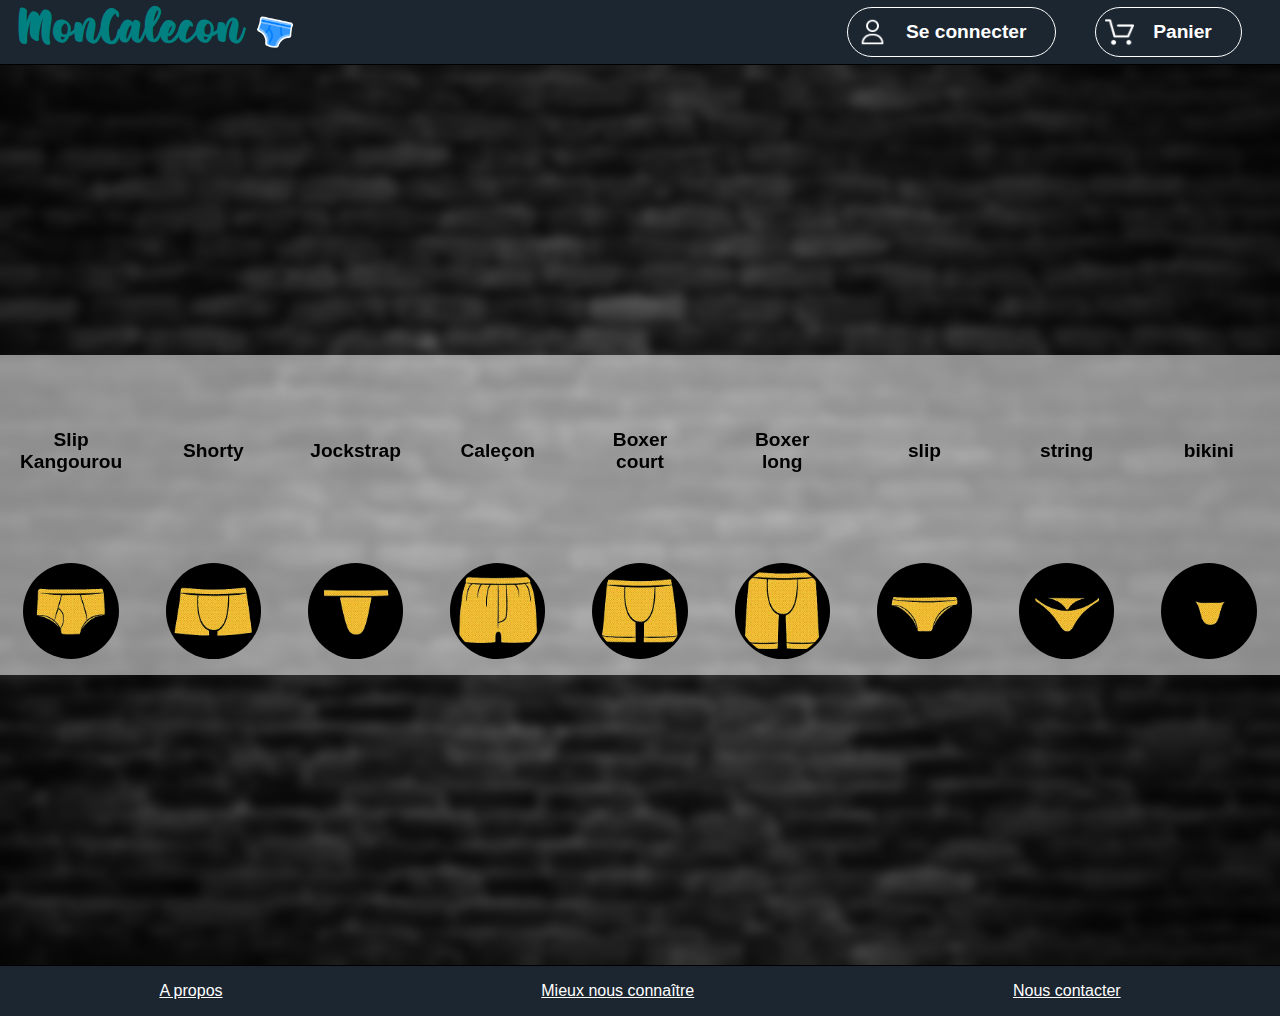
==== index.html @ bb78584a "maj responsive" ====
<!DOCTYPE html>
<html lang="fr">
    <head>
        <title>Mon Caleçon en ligne</title>
        <meta charset="UTF-8">
        <meta name="viewport" content="width=device-width, initial-scale=1.0">
        <link rel="stylesheet" href="principale/index.css">
        <link rel="icon" href="principale/media/logo.png">
    </head>
    <body>
        <header>
            <div>
                <h1>MonCaleçon</h1>
                <img src="principale/media/logo.png" alt="">
            </div>
            <nav>
                <a href="seConnecter/index.html">
                    <img src="principale/media/profilB.png" alt="">
                    <h1>Se connecter</h1>
                </a>
                <a href="panier/index.html">
                    <img src="principale/media/panierB.png" alt="">
                    <h1>Panier</h1>
                </a>
            </nav>
        </header>
        
        <main>
            <ul>
                <li>
                    <h2> <span> Slip <br> Kangourou </span> </h2>
                    <div><img src="principale/media/sousVetement/slipKangourou.png" alt=""></div>
                </li>
                <li>
                    <h2> <span> Shorty </span> </h2>
                    <div><img src="principale/media/sousVetement/shorty.png" alt=""></div>
                </li>
                <li>
                    <h2> <span> Jockstrap </span> </h2>
                    <div><img src="principale/media/sousVetement/jockstrap.png" alt=""></div>
                </li>
                <li>
                    <h2> <span> Caleçon </span> </h2>
                    <div><img src="principale/media/sousVetement/calecon.png" alt=""></div>
                </li>
                <li>
                    <h2> <span> Boxer <br> court </span> </h2>
                    <div><img src="principale/media/sousVetement/boxerCourt.png" alt=""></div>
                </li>
                <li>
                    <h2> <span> Boxer <br> long </span> </h2>
                    <div><img src="principale/media/sousVetement/boxerLong.png" alt=""></div>
                </li>
                <li>
                    <h2> <span> slip </span> </h2>
                    <div><img src="principale/media/sousVetement/slip.png" alt=""></div>
                </li>
                <li>
                    <h2> <span> string </span> </h2>
                    <div><img src="principale/media/sousVetement/string.png" alt=""></div>
                </li>
                <li>
                    <h2> <span> bikini </span> </h2>
                    <div><img src="principale/media/sousVetement/bikini.png" alt=""></div>
                </li>
            </ul>
        </main>

        <footer>
            <a href="">A propos</a>
            <a href="">Mieux nous connaître</a>
            <a href="">Nous contacter</a>
        </footer>
    </body>
</html>
---- principale/index.css ----
/*#865BC5*/
@font-face {
    font-family: "BM";
    src: url("media/BerthaMelanie.ttf");
}


body{
    margin: 0;
    overflow-x: hidden;
    font-family: Arial, Helvetica, sans-serif;
}

/*################################## Header ########################################*/

header{
    width: 100%;
    height: 10vw;
    border-bottom: 1px solid black;
    background-color: #1B2631;
    display: flex;
    font-size: 3vw;
}
header > div{
    height: 100%;
    margin-right: auto;
    display: flex;
}
header > div > h1{
    color: teal;
    font-family: "BM";
    margin: auto 0.3em auto 0.5em;
}
header > div > img{
    display: block;
    margin: auto 0;
    width: 2em;
}
@media only screen and (min-width: 601px) {
    header{
        height: 5vw;
        font-size: 1.5vw;
    }
}

/*################################## Nav ########################################*/


header > nav{
    margin: auto 1em auto auto;
}
header > nav > a {
    border: 1px solid white;
    border-radius: 9999px;
    text-decoration: none;
    color: white;
    transition: background-color 0.5s, filter 0.5s;
    float: left;
    margin: auto 1em;
    padding: 0.5em;
    display: flex;
}
header > nav > a > img{
    width: 1.5em;
    display: block;
    margin: auto;
}
header > nav > a > h1{
    margin: auto 1em;
    color: inherit;
    display: none;
    font-size: 1.5vw;
}
header > nav > a:hover{
    filter: invert(100%);
    background-color: black;
}
@media only screen and (min-width: 601px) {
    header > nav > a > h1{
        display: block;
    }
}

/*################################## main ########################################*/
main{
    display: flex;
    width: 100%;
    margin: auto;

    background: url("media/wall.jpg") center center;
    background-size: 100%;
}

ul{
    margin: auto;
    width: 100%;
    height: 100vh;
    min-height: 45vw;
    backdrop-filter: blur(0.4vw);
    padding: 0;
    list-style-type: none;
    display: flex;
    flex-direction: column;
}

li{
    height: 10%;
    width: 50vw;
    margin: auto;
    background-color: #ffffff88;
    transition: width 0.5s, height 0.5s;
    display: flex;
}

li:hover{
    height: 20%;
    width: 80%;
}

li > div {
    margin: auto;
    height: 100%;
    width: 40%;
    display: flex;
}

li > div > img {
    display: block;
    margin: auto;
    border-radius: 9999px;
    padding: 2%;
    height: 80%;
    background-color: black;
    float: right;
}

li > h2 {
    margin: auto;
    height: 100%;
    width: 60%;
    display: flex;
}
li > h2 > span {
    font-size: 3vw;
    text-align: center;
    margin: auto;
}

@media only screen and (min-width: 601px) {
    ul{
        flex-direction: row;
    }
    li{
        height: 25vw;
        width: 20vw;
        flex-direction: column;
    }
    
    li:hover{
        height: 40vw;
        width: 50vw;
    }
    li > div {
        height: 40%;
        width: 100%;
    }
    li > div > img {
        height: 7vw;
    }
    li > h2 {
        height: 60%;
        width: 100%;
    }
    li > h2 > span {
        font-size: 1.5vw;
    }
}
/*################################## Footer ########################################*/

footer{
    width: 100%;
    border-top: 1px solid black;
    display: flex;
    bottom: 0;
    background-color: #1B2631;
}
footer > a{
    margin: 1em auto;
    color: white;
}
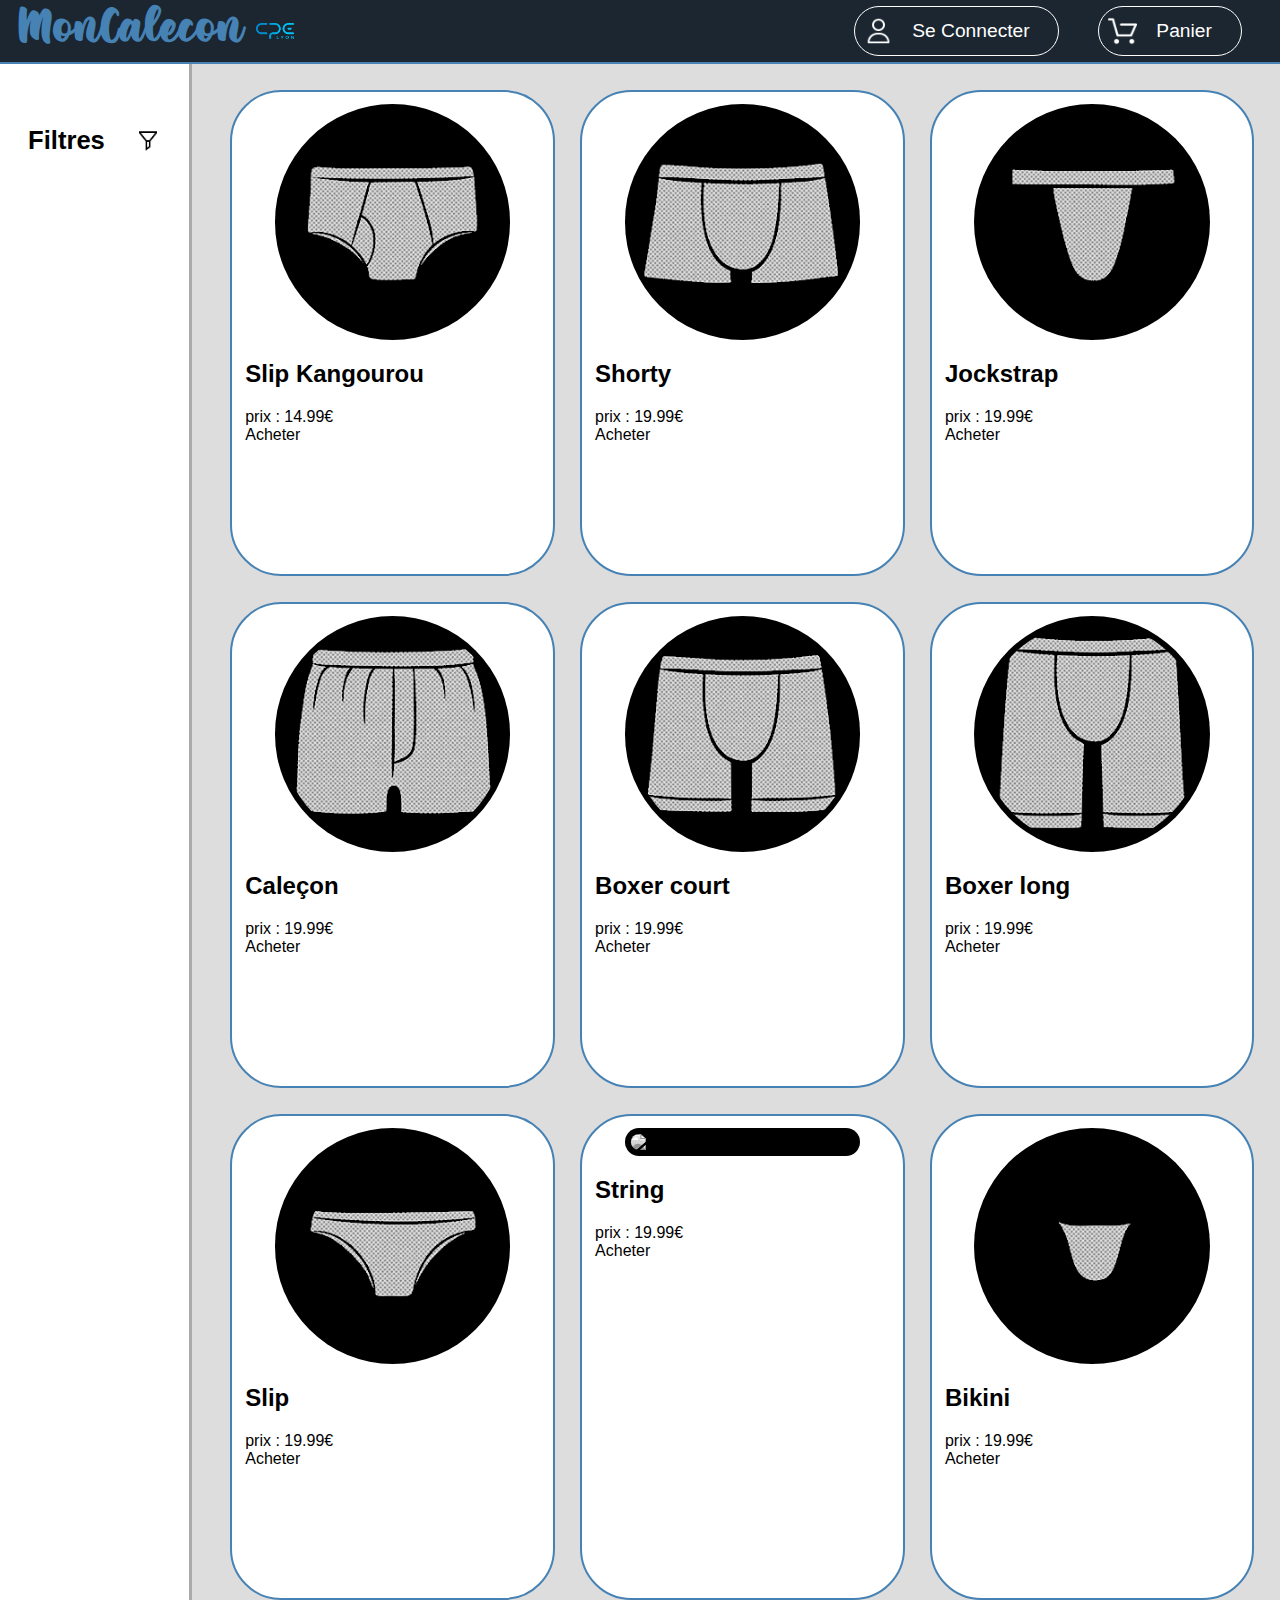
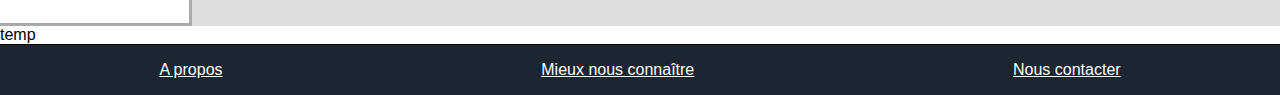
==== commit afa5c344: "update du 31/10/21" ====
--- a/index.html
+++ b/index.html
@@ -4,72 +4,34 @@
         <title>Mon Caleçon en ligne</title>
         <meta charset="UTF-8">
         <meta name="viewport" content="width=device-width, initial-scale=1.0">
-        <link rel="stylesheet" href="principale/index.css">
         <link rel="icon" href="principale/media/logo.png">
+
+        <link rel="stylesheet" href="principale/header&footer.css">
+        <link rel="stylesheet" href="index.css">
+
+        <script src="principale/header&footer.js" defer></script>
+        <script src="index.js" defer></script>
     </head>
     <body>
         <header>
-            <div>
-                <h1>MonCaleçon</h1>
-                <img src="principale/media/logo.png" alt="">
-            </div>
-            <nav>
-                <a href="seConnecter/index.html">
-                    <img src="principale/media/profilB.png" alt="">
-                    <h1>Se connecter</h1>
-                </a>
-                <a href="panier/index.html">
-                    <img src="principale/media/panierB.png" alt="">
-                    <h1>Panier</h1>
-                </a>
+            <!-- le header et ajouté ici grace a header&footer.js -->
+        </header>
+        <main onload="filterSetSize()">
+            <nav id="filterListe">
+                <div>
+                    <span>Filtres</span>
+                    <img src="principale/media/Filter_icon.png" alt="">
+                </div>
             </nav>
-        </header>
-        
-        <main>
-            <ul>
-                <li>
-                    <h2> <span> Slip <br> Kangourou </span> </h2>
-                    <div><img src="principale/media/sousVetement/slipKangourou.png" alt=""></div>
-                </li>
-                <li>
-                    <h2> <span> Shorty </span> </h2>
-                    <div><img src="principale/media/sousVetement/shorty.png" alt=""></div>
-                </li>
-                <li>
-                    <h2> <span> Jockstrap </span> </h2>
-                    <div><img src="principale/media/sousVetement/jockstrap.png" alt=""></div>
-                </li>
-                <li>
-                    <h2> <span> Caleçon </span> </h2>
-                    <div><img src="principale/media/sousVetement/calecon.png" alt=""></div>
-                </li>
-                <li>
-                    <h2> <span> Boxer <br> court </span> </h2>
-                    <div><img src="principale/media/sousVetement/boxerCourt.png" alt=""></div>
-                </li>
-                <li>
-                    <h2> <span> Boxer <br> long </span> </h2>
-                    <div><img src="principale/media/sousVetement/boxerLong.png" alt=""></div>
-                </li>
-                <li>
-                    <h2> <span> slip </span> </h2>
-                    <div><img src="principale/media/sousVetement/slip.png" alt=""></div>
-                </li>
-                <li>
-                    <h2> <span> string </span> </h2>
-                    <div><img src="principale/media/sousVetement/string.png" alt=""></div>
-                </li>
-                <li>
-                    <h2> <span> bikini </span> </h2>
-                    <div><img src="principale/media/sousVetement/bikini.png" alt=""></div>
-                </li>
-            </ul>
+            <article>
+                <!-- les section sont ajoutées ici grace a index.js -->
+            </article>
         </main>
 
+        temp
+
         <footer>
-            <a href="">A propos</a>
-            <a href="">Mieux nous connaître</a>
-            <a href="">Nous contacter</a>
+            <!-- le footer et ajouté ici grace a header&footer.js -->
         </footer>
     </body>
 </html>--- a/principale/header&footer.css
+++ b/principale/header&footer.css
@@ -0,0 +1,114 @@
+@font-face {
+    font-family: "BM";
+    src: url("media/BerthaMelanie.ttf");
+}
+html{
+    scroll-behavior: smooth;
+}
+/*################################## Header ########################################*/
+
+header{
+    width: 100%;
+    height: 20vw;
+    border-bottom: 2px solid steelblue;
+    background-color: #1B2631;
+    display: flex;
+    font-size: 3vw;
+}
+header > div{
+    height: 100%;
+    margin-right: auto;
+    display: flex;
+}
+header > div > h1 {
+    margin: auto;
+    height: 100%;
+    display: flex;
+}
+header > div > h1 > a{
+    color: steelblue;
+    font-family: "BM";
+    margin: auto 0.3em auto 0.5em;
+    text-decoration: none;
+}
+header > div > img{
+    margin: auto 0;
+    width: 2em;
+}
+@media only screen and (min-width: 601px) {
+    header{
+        height: 5vw;
+        font-size: 1.5vw;
+    }
+}
+
+/*################################## Nav ########################################*/
+
+
+header > nav{
+    margin: auto 1em auto auto;
+}
+header > nav > a {
+    border: 1px solid white;
+    border-radius: 9999px;
+    text-decoration: none;
+    color: white;
+    transition: background-color 0.5s, filter 0.5s;
+    float: left;
+    margin: auto 1em;
+    padding: 0.5em;
+    display: flex;
+}
+header > nav > a > img{
+    width: 1.5em;
+    display: block;
+    margin: auto;
+}
+header > nav > a > span{
+    margin: auto 1em;
+    color: inherit;
+    display: none;
+    font-size: 1.5vw;
+}
+header > nav > a:hover{
+    filter: invert(100%);
+    background-color: black;
+}
+@media only screen and (min-width: 601px) {
+    header > nav > a > span{
+        display: block;
+    }
+}
+/*################################## Footer ########################################*/
+
+footer{
+    width: 100%;
+    border-top: 1px solid black;
+    display: flex;
+    bottom: 0;
+    background-color: #1B2631;
+}
+footer > a{
+    margin: 1em auto;
+    color: white;
+}
+
+
+#toTheTop{
+    z-index: 12;
+    position: fixed;
+    bottom: 2vw;
+    right: 2vw;
+    background-color: black;
+    width: 15vw;
+    height: 15vw;
+    border-radius: 9999px;
+    visibility: hidden;
+}
+
+@media only screen and (min-width: 601px) {
+    #toTheTop{
+        width: 5vw;
+        height: 5vw;
+    }
+}--- a/index.css
+++ b/index.css
@@ -0,0 +1,133 @@
+body{
+    margin: 0;
+    overflow-x: hidden;
+    font-family: Arial, Helvetica, sans-serif;
+    min-height: 100vh;
+    padding-bottom: 15vw;
+}
+*{
+    box-sizing: border-box; /* definit les marge a padding a l'interrieur de la taille*/
+}
+
+
+/*################################## main ########################################*/
+
+main{
+    width: 100%;
+    margin: auto;
+    background-color: #dddddd;
+    position: relative;
+}
+/*#2596be*/
+/*#f7f7f7*/
+/*################################## Article ########################################*/
+
+article{
+    width: 100vw;
+    padding: 2vw;
+    list-style-type: none;
+
+    display: grid;
+    grid: repeat(9, 1fr)/1;
+    gap: 2vw;
+
+    user-select: none;
+}
+section{
+    width: 100%;
+    display: flex;
+}
+.propHeigth{
+    margin: auto;
+    width: 100%;
+    padding-bottom: 150%;
+    position: relative;
+}
+.absoluteBox{
+    position: absolute;
+    padding: 1vw;
+    top: 0; bottom: 0; left: 0; right: 0;
+    background-color: #ffffff;
+    border-radius: 4vw;
+    border: solid steelblue;
+    border-width: 2px;
+}
+
+.absoluteBox > div > img{
+    display: block;
+    margin: auto;
+    border-radius: 9999px;
+    padding: 2%;
+    background-color: black;
+    filter: grayscale(100%);
+    width: 80%;
+    transition: filter 0.5s;
+}
+.absoluteBox:hover > div > img{
+    filter: hue-rotate(180deg) drop-shadow(0 0 1vw steelblue);
+}
+.absoluteBox > span > h2{
+    font-size: initial;
+}
+
+@media only screen and (min-width: 601px) {
+    article{
+        grid: repeat(3, 1fr)/repeat(3, 1fr);
+        width: 84vw;
+        margin-left: auto;
+    }
+    body{
+        padding-bottom: 0;
+    }
+}
+
+/*################################## filter liste ########################################*/
+
+#filterListe{
+    background-color: #ffffff;
+    border-top: solid #aaaaaa;
+    border-width: 2px;
+    padding: 1vw;
+    position: fixed;
+    z-index: 10;
+    bottom: 0;
+    width: 100%;
+    height: 15vw;
+}
+#filterListe > div{
+    height: 10vw;
+    width: 20%;
+    margin-right: auto;
+    display: flex;
+}
+#filterListe > div > span{
+    margin: auto;
+    text-align: center;
+    font-weight: bold;
+    font-size: 5vw;
+}
+#filterListe > div > img{
+    height: 5vw;
+    margin: auto;
+}
+@media only screen and (min-width: 601px) {
+    #filterListe{
+        position: absolute;
+        width: 15vw;
+        border-top: none;
+        border-right: solid #aaaaaa;
+        border-bottom: solid #aaaaaa;
+        top: 0;
+        left: 0;
+    }
+    #filterListe > div > span{
+        font-size: 2vw;
+    }
+    #filterListe > div > img{
+        height: 2vw;
+    }
+    #filterListe > div{
+    width: 100%;
+    display: flex;
+    }
+}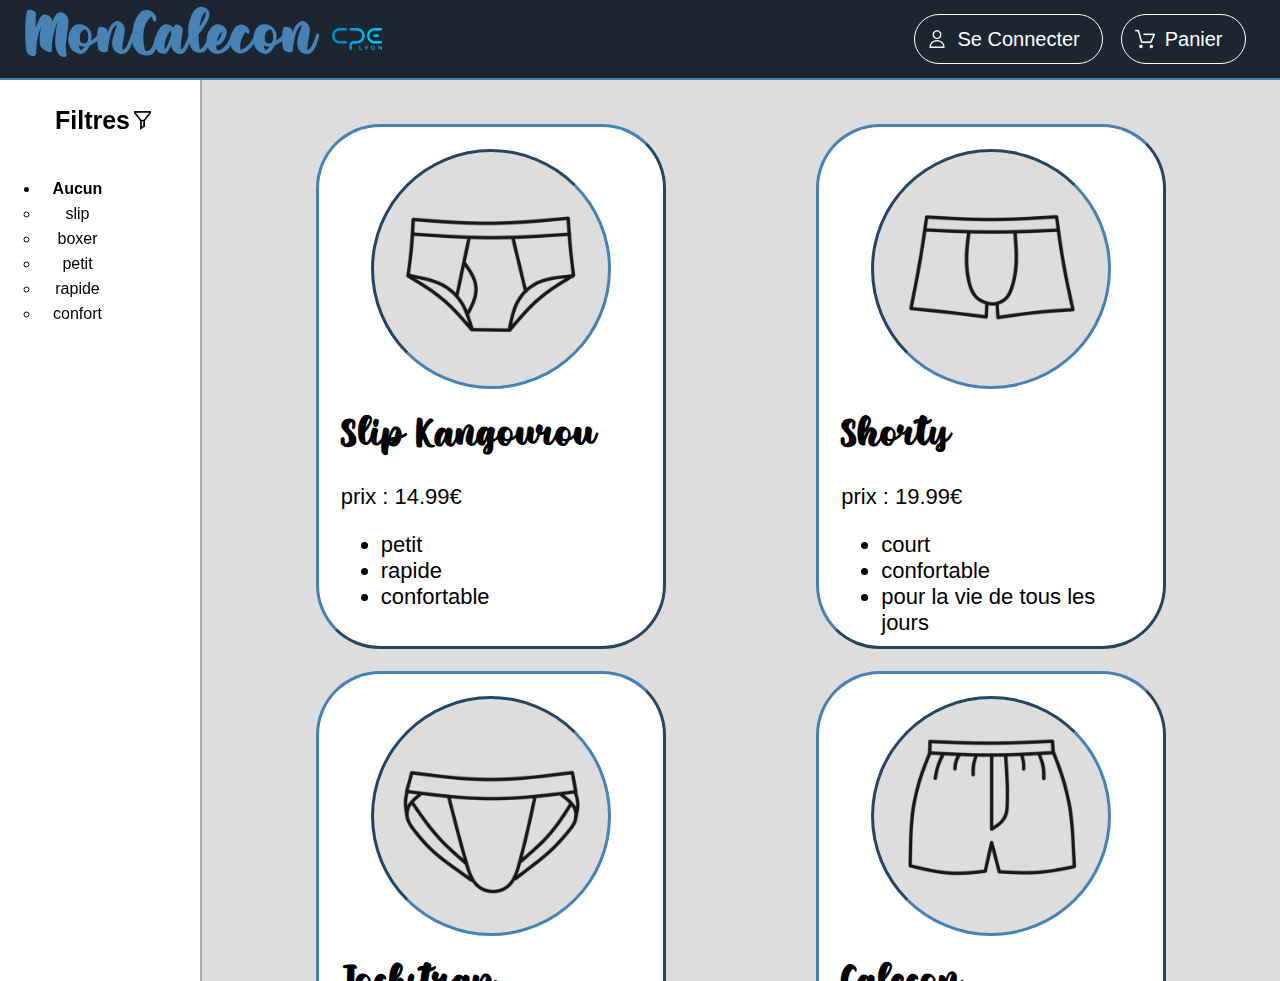
==== commit 43fe5c67: "07/11/2021" ====
--- a/index.html
+++ b/index.html
@@ -3,35 +3,58 @@
     <head>
         <title>Mon Caleçon en ligne</title>
         <meta charset="UTF-8">
-        <meta name="viewport" content="width=device-width, initial-scale=1.0">
-        <link rel="icon" href="principale/media/logo.png">
+        <meta name="viewport" content="width=device-width, initial-scale=1.0, user-scalable=no">
+        <link rel="icon" href="/media/panier.png">
 
-        <link rel="stylesheet" href="principale/header&footer.css">
+        <link rel="stylesheet" href="/principale/header&footer.css">
         <link rel="stylesheet" href="index.css">
-
-        <script src="principale/header&footer.js" defer></script>
-        <script src="index.js" defer></script>
     </head>
-    <body>
+    <body onload="listSelect(-1)">
         <header>
             <!-- le header et ajouté ici grace a header&footer.js -->
         </header>
         <main onload="filterSetSize()">
             <nav id="filterListe">
-                <div>
+                <div id="filtretitle">
                     <span>Filtres</span>
-                    <img src="principale/media/Filter_icon.png" alt="">
+                    <img src="/media/Filter_icon.png" alt="">
                 </div>
+                <ul id="filterUl">
+                    <li onclick="listSelect(0)" class="listeLi">Aucun</li>
+                    <li onclick="listSelect(1)" class="listeLi">slip</li>
+                    <li onclick="listSelect(2)" class="listeLi">boxer</li>
+                    <li onclick="listSelect(3)" class="listeLi">petit</li>
+                    <li onclick="listSelect(4)" class="listeLi">rapide</li>
+                    <li onclick="listSelect(5)" class="listeLi">confort</li>
+                </ul>
+                <div id="openFilter" onclick="fonOpenFilter()"></div>
             </nav>
-            <article>
+            <section>
                 <!-- les section sont ajoutées ici grace a index.js -->
-            </article>
+            </section>
         </main>
 
-        temp
+        <template id="sectionTemplate">
+            <article class="blockSelection"> <!-- l'id est definit en index.js -->
+                <div class="absoluteBox">
+                    <div id="imgDiv">
+                        <img> <!-- la src est defint en index.js -->
+                    </div>
+                    <h2>
+                        <span> <!-- nom definit en index.js --> </span>
+                    </h2>
+                    <span> <!-- Prix definit en index.js --> </span>
+                    <div class="commentaires">
+                        <!-- commentaire definit en index.js -->
+                    </div>
+                </div>
+            </article>
+        </template>
 
         <footer>
             <!-- le footer et ajouté ici grace a header&footer.js -->
         </footer>
     </body>
+    <script src="principale/header&footer.js"></script>
+    <script src="index.js"></script>
 </html>--- a/principale/header&footer.css
+++ b/principale/header&footer.css
@@ -1,19 +1,22 @@
 @font-face {
     font-family: "BM";
-    src: url("media/BerthaMelanie.ttf");
+    src: url("/media/BerthaMelanie.ttf");
 }
 html{
     scroll-behavior: smooth;
+}
+*{
+    box-sizing: border-box; /* definit les marge a padding a l'interrieur de la taille*/
 }
 /*################################## Header ########################################*/
 
 header{
     width: 100%;
-    height: 20vw;
+    height: 80px;
     border-bottom: 2px solid steelblue;
     background-color: #1B2631;
     display: flex;
-    font-size: 3vw;
+    font-size: 15px;
 }
 header > div{
     height: 100%;
@@ -37,8 +40,8 @@
 }
 @media only screen and (min-width: 601px) {
     header{
-        height: 5vw;
-        font-size: 1.5vw;
+        height: 80px;
+        font-size: 25px;
     }
 }
 
@@ -46,7 +49,11 @@
 
 
 header > nav{
-    margin: auto 1em auto auto;
+    margin-left: auto;
+    margin-right: 1em;
+    width: 30vw;
+    display: flex;
+    justify-content: space-around;
 }
 header > nav > a {
     border: 1px solid white;
@@ -54,10 +61,9 @@
     text-decoration: none;
     color: white;
     transition: background-color 0.5s, filter 0.5s;
-    float: left;
-    margin: auto 1em;
     padding: 0.5em;
     display: flex;
+    margin: auto;
 }
 header > nav > a > img{
     width: 1.5em;
@@ -65,18 +71,30 @@
     margin: auto;
 }
 header > nav > a > span{
-    margin: auto 1em;
+    margin: auto 10px;
     color: inherit;
     display: none;
-    font-size: 1.5vw;
+    font-size: 20px;
 }
 header > nav > a:hover{
     filter: invert(100%);
     background-color: black;
 }
 @media only screen and (min-width: 601px) {
+    header > nav{
+        width: 200px;
+    }
+}
+@media only screen and (min-width: 768px) {
+    header > nav{
+        width: 350px;
+    }
     header > nav > a > span{
         display: block;
+
+    }
+    header > nav > a > img{
+        width: 20px;
     }
 }
 /*################################## Footer ########################################*/
@@ -97,18 +115,14 @@
 #toTheTop{
     z-index: 12;
     position: fixed;
-    bottom: 2vw;
-    right: 2vw;
-    background-color: black;
-    width: 15vw;
-    height: 15vw;
-    border-radius: 9999px;
+    bottom: 10px;
+    right: 25px;
+    background-image: url("/media/upArrow.png");
+    background-size: cover;
+    background-position: center;
+    width: 60px;
+    height: 60px;
     visibility: hidden;
+    margin: none;
+    padding: none;
 }
-
-@media only screen and (min-width: 601px) {
-    #toTheTop{
-        width: 5vw;
-        height: 5vw;
-    }
-}--- a/index.css
+++ b/index.css
@@ -1,9 +1,14 @@
 body{
     margin: 0;
+    width: 100vw;
     overflow-x: hidden;
     font-family: Arial, Helvetica, sans-serif;
-    min-height: 100vh;
-    padding-bottom: 15vw;
+    padding-bottom: 80px;
+}
+@media only screen and (min-width: 601px) {
+    body{
+        padding-bottom: 0;
+    }
 }
 *{
     box-sizing: border-box; /* definit les marge a padding a l'interrieur de la taille*/
@@ -13,90 +18,102 @@
 /*################################## main ########################################*/
 
 main{
-    width: 100%;
+    width: 100vw;
+    min-height: 100vh;
     margin: auto;
+    background-color: #ffffff;
+    position: relative;
+    display: flex;
+}
+
+/*################################## section ########################################*/
+
+section{
+    width: 100vw;
+    font-size: 5vw;
+    list-style-type: none;
+    padding: 2em 0;
+    display: grid;
+    grid: 1fr /1fr 80vw 1fr;
+    gap: 1em;
     background-color: #dddddd;
-    position: relative;
-}
-/*#2596be*/
-/*#f7f7f7*/
-/*################################## Article ########################################*/
-
-article{
-    width: 100vw;
-    padding: 2vw;
-    list-style-type: none;
-
-    display: grid;
-    grid: repeat(9, 1fr)/1;
-    gap: 2vw;
-
     user-select: none;
 }
-section{
+article{
+    grid-column: 2;
     width: 100%;
-    display: flex;
-}
-.propHeigth{
-    margin: auto;
-    width: 100%;
+    height: 0px;
     padding-bottom: 150%;
     position: relative;
 }
 .absoluteBox{
     position: absolute;
-    padding: 1vw;
+    padding: 1em;
     top: 0; bottom: 0; left: 0; right: 0;
     background-color: #ffffff;
-    border-radius: 4vw;
-    border: solid steelblue;
-    border-width: 2px;
+    border-radius: 5vw;
+    border: outset steelblue 3px;
 }
-
-.absoluteBox > div > img{
-    display: block;
+#imgDiv {
+    width: 80%;
+    background-color: #dddddd;
     margin: auto;
     border-radius: 9999px;
-    padding: 2%;
-    background-color: black;
-    filter: grayscale(100%);
-    width: 80%;
-    transition: filter 0.5s;
+    border: inset steelblue 3px;
+}
+.absoluteBox > div > img{
+    width: 100%;
+    display: block;
+    padding: 5%;
+    transition: filter 0.25s;
 }
 .absoluteBox:hover > div > img{
-    filter: hue-rotate(180deg) drop-shadow(0 0 1vw steelblue);
+    filter: invert(100%) drop-shadow(0 0 3px steelblue);
 }
-.absoluteBox > span > h2{
-    font-size: initial;
+.absoluteBox > h2 > span{
+    font-family: "BM";
 }
 
 @media only screen and (min-width: 601px) {
+    #filterListe{
+        min-width: 150px;
+    }
+    section{
+        padding: 2em;
+        font-size: 22px;
+        grid: 1fr / repeat(auto-fill, 350px) ;
+        width: 100%;
+        column-gap: 0.5em;
+        row-gap: 1em;
+        justify-content: space-around;
+        border-left: solid #aaaaaa 2px;
+    }
     article{
-        grid: repeat(3, 1fr)/repeat(3, 1fr);
-        width: 84vw;
-        margin-left: auto;
-    }
-    body{
-        padding-bottom: 0;
+        grid-area: auto;
     }
 }
+@media only screen and (min-width: 768px) {
+    #filterListe{
+        min-width: 200px;
+    }
 
+}
 /*################################## filter liste ########################################*/
 
 #filterListe{
-    background-color: #ffffff;
-    border-top: solid #aaaaaa;
-    border-width: 2px;
-    padding: 1vw;
+    z-index: 10;
     position: fixed;
-    z-index: 10;
     bottom: 0;
     width: 100%;
-    height: 15vw;
+    height: 80px;
+    background-color: #ffffff;
+    border-top: solid #aaaaaa 2px;
+    padding-left: 1em;
+    transition: height 0.5s;
 }
-#filterListe > div{
-    height: 10vw;
-    width: 20%;
+#filtretitle{
+    height: 80px;
+    width: 95px;
     margin-right: auto;
     display: flex;
 }
@@ -104,30 +121,61 @@
     margin: auto;
     text-align: center;
     font-weight: bold;
-    font-size: 5vw;
+    font-size: 25px;
 }
 #filterListe > div > img{
-    height: 5vw;
+    height: 25px;
     margin: auto;
 }
+#filterUl{
+    line-height: 25px;
+    list-style-type: circle;
+    user-select: none;
+}
+#filterUl > li{
+    width: 75px;
+    border-radius: 9999px;
+    text-align: center;
+}
+#filterUl > li:hover{
+    background-color: #dddddd;
+}
+
+#openFilter{
+    position: fixed;
+    bottom: 10px;
+    background-image: url("/media/litUpArrow.png");
+    background-size: cover;
+    background-position: center;
+    width: 30px;
+    height: 30px;
+    padding: none;
+    transition: transform 0.5s;
+    /*centrer un element fixed est plus dificle*/
+    left: 50%;
+    margin-left: -15px;
+}
+
 @media only screen and (min-width: 601px) {
     #filterListe{
-        position: absolute;
-        width: 15vw;
+        position: sticky;
+        top: 0px;
+        width: 150px;
         border-top: none;
-        border-right: solid #aaaaaa;
-        border-bottom: solid #aaaaaa;
-        top: 0;
-        left: 0;
+        padding: 0px;
     }
-    #filterListe > div > span{
-        font-size: 2vw;
+    #filtretitle{
+        margin: auto;
+        width: 90px;
+        display: flex;
     }
-    #filterListe > div > img{
-        height: 2vw;
+    #openFilter{
+        display: none;
     }
-    #filterListe > div{
-    width: 100%;
-    display: flex;
+}
+@media only screen and (min-width: 768px) {
+    #filterListe{
+        width: 200px;
     }
+
 }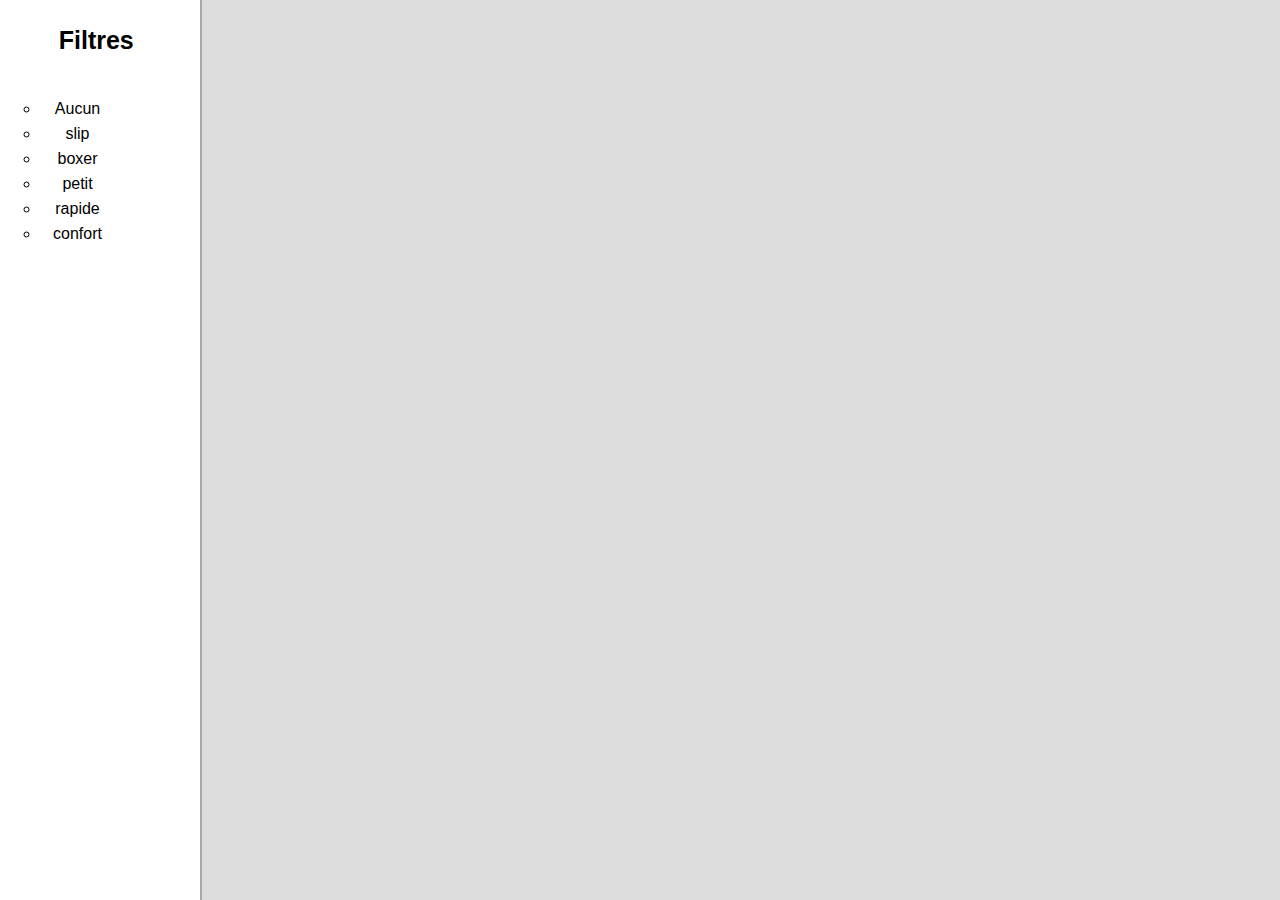
==== commit 0be64d30: "Update index.html" ====
--- a/index.html
+++ b/index.html
@@ -4,9 +4,9 @@
         <title>Mon Caleçon en ligne</title>
         <meta charset="UTF-8">
         <meta name="viewport" content="width=device-width, initial-scale=1.0, user-scalable=no">
-        <link rel="icon" href="/media/panier.png">
+        <link rel="icon" href="/12dorian12.github.io/Projet_TLW/media/panier.png">
 
-        <link rel="stylesheet" href="/principale/header&footer.css">
+        <link rel="stylesheet" href="/12dorian12.github.io/Projet_TLW/principale/header&footer.css">
         <link rel="stylesheet" href="index.css">
     </head>
     <body onload="listSelect(-1)">
@@ -17,7 +17,7 @@
             <nav id="filterListe">
                 <div id="filtretitle">
                     <span>Filtres</span>
-                    <img src="/media/Filter_icon.png" alt="">
+                    <img src="/12dorian12.github.io/Projet_TLW/media/Filter_icon.png" alt="">
                 </div>
                 <ul id="filterUl">
                     <li onclick="listSelect(0)" class="listeLi">Aucun</li>
@@ -55,6 +55,6 @@
             <!-- le footer et ajouté ici grace a header&footer.js -->
         </footer>
     </body>
-    <script src="principale/header&footer.js"></script>
-    <script src="index.js"></script>
-</html>+    <script src="/12dorian12.github.io/Projet_TLW/principale/header&footer.js"></script>
+    <script src="/12dorian12.github.io/Projet_TLW/index.js"></script>
+</html>
--- a/index.css
+++ b/index.css
@@ -144,7 +144,7 @@
 #openFilter{
     position: fixed;
     bottom: 10px;
-    background-image: url("/media/litUpArrow.png");
+    background-image: url("/12dorian12.github.io/media/litUpArrow.png");
     background-size: cover;
     background-position: center;
     width: 30px;
@@ -178,4 +178,4 @@
         width: 200px;
     }
 
-}+}
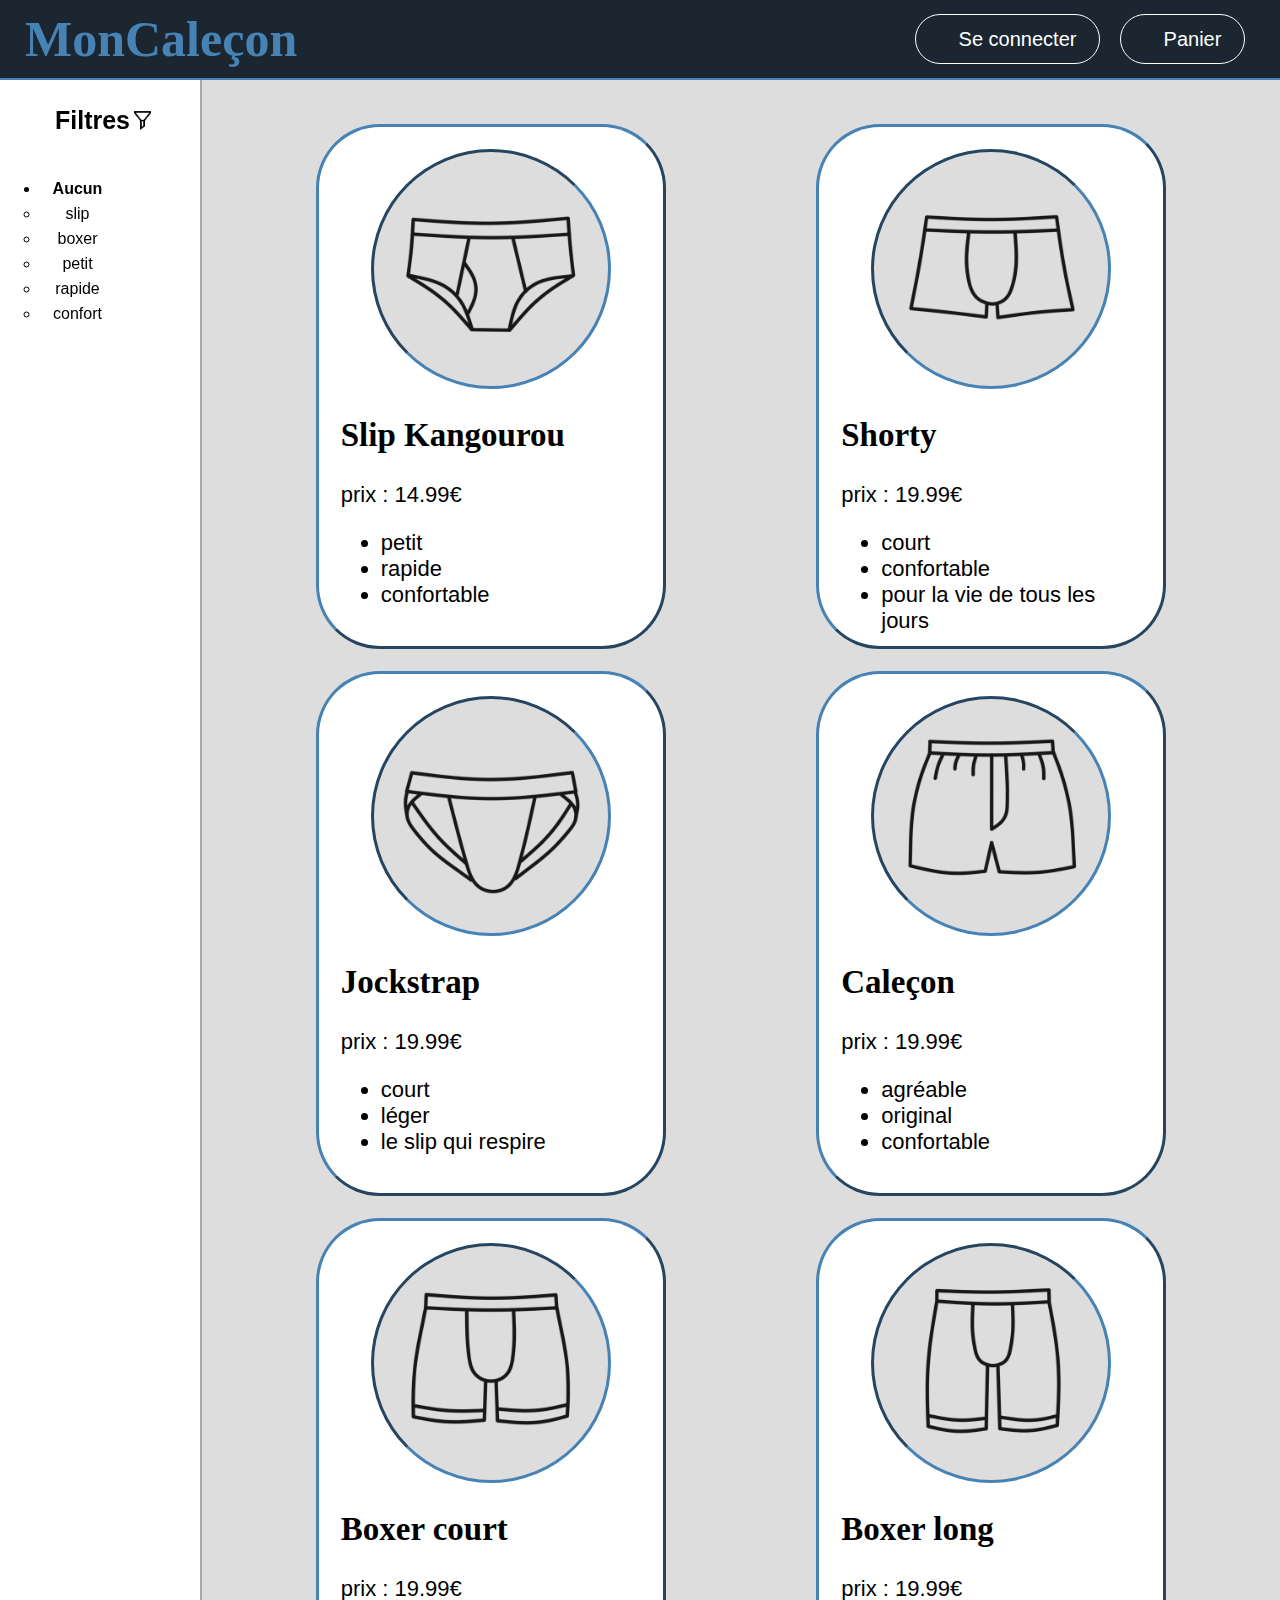
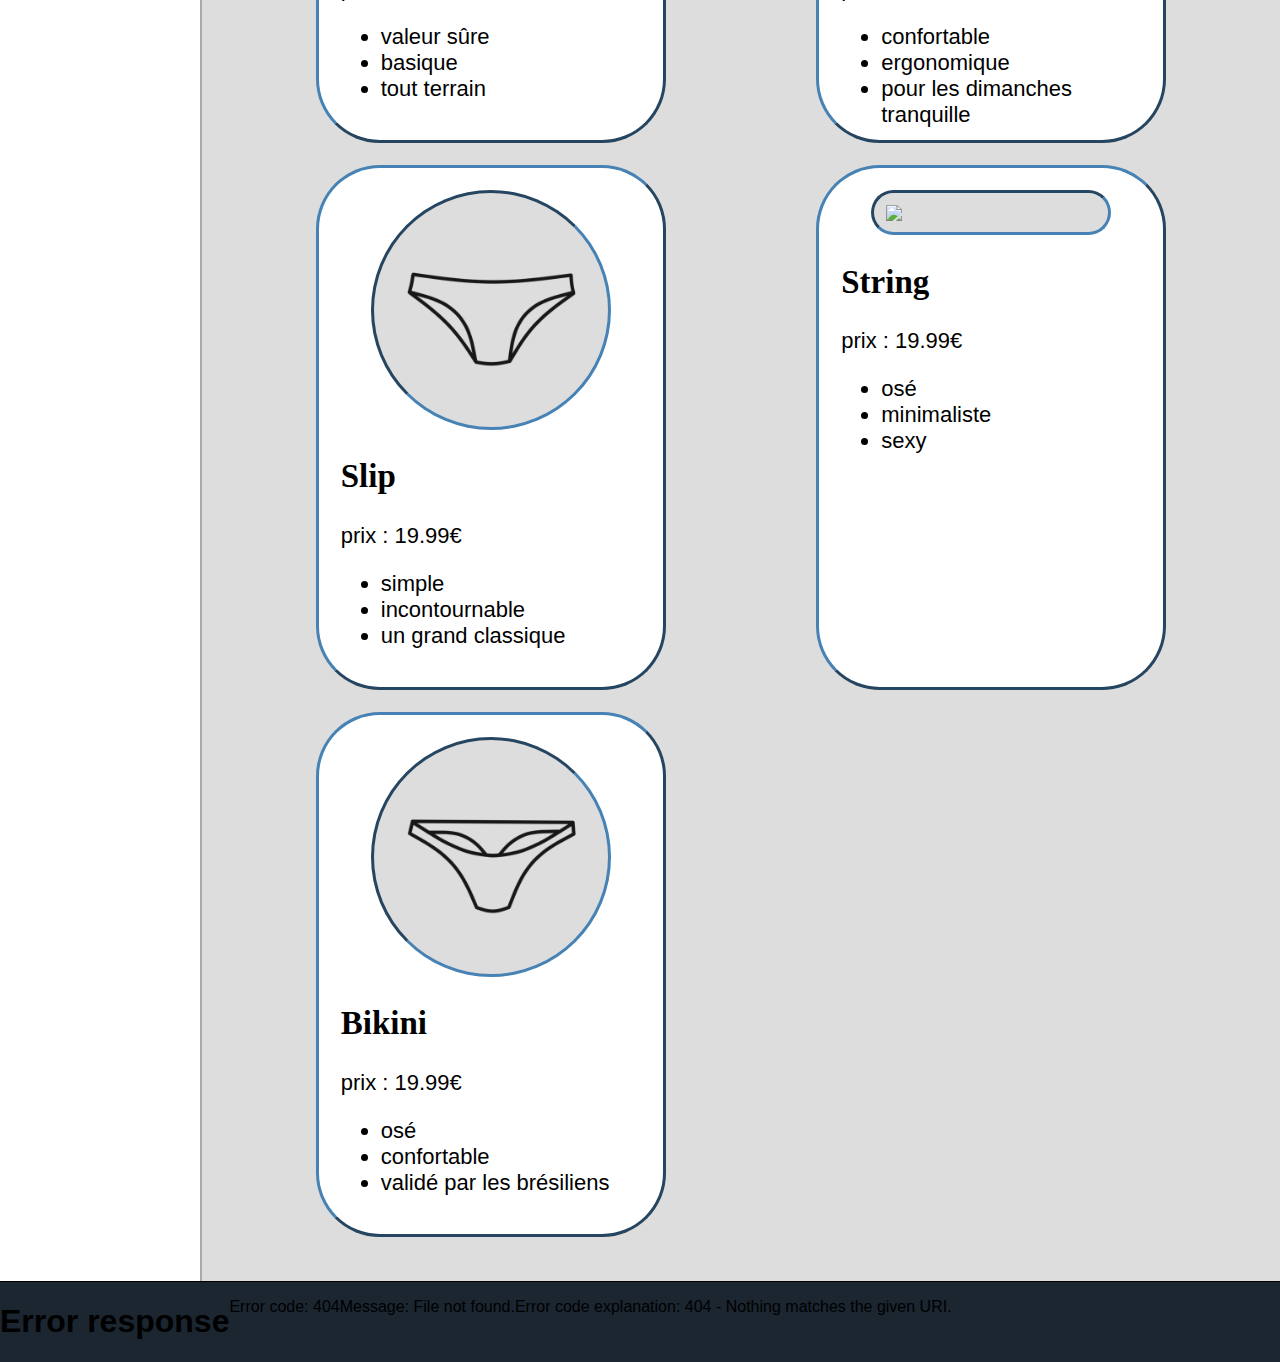
==== commit eeec4c1c: "Update index.html" ====
--- a/index.html
+++ b/index.html
@@ -4,9 +4,9 @@
         <title>Mon Caleçon en ligne</title>
         <meta charset="UTF-8">
         <meta name="viewport" content="width=device-width, initial-scale=1.0, user-scalable=no">
-        <link rel="icon" href="/12dorian12.github.io/Projet_TLW/media/panier.png">
+        <link rel="icon" href="https://12dorian12.github.io/Projet_TLW/media/panier.png">
 
-        <link rel="stylesheet" href="/12dorian12.github.io/Projet_TLW/principale/header&footer.css">
+        <link rel="stylesheet" href="https://12dorian12.github.io/Projet_TLW/principale/header&footer.css">
         <link rel="stylesheet" href="index.css">
     </head>
     <body onload="listSelect(-1)">
@@ -17,7 +17,7 @@
             <nav id="filterListe">
                 <div id="filtretitle">
                     <span>Filtres</span>
-                    <img src="/12dorian12.github.io/Projet_TLW/media/Filter_icon.png" alt="">
+                    <img src="https://12dorian12.github.io/Projet_TLW/media/Filter_icon.png" alt="">
                 </div>
                 <ul id="filterUl">
                     <li onclick="listSelect(0)" class="listeLi">Aucun</li>
@@ -55,6 +55,6 @@
             <!-- le footer et ajouté ici grace a header&footer.js -->
         </footer>
     </body>
-    <script src="/12dorian12.github.io/Projet_TLW/principale/header&footer.js"></script>
-    <script src="/12dorian12.github.io/Projet_TLW/index.js"></script>
+    <script src="https://12dorian12.github.io/Projet_TLW/principale/header&footer.js"></script>
+    <script src="https://12dorian12.github.io/Projet_TLW/index.js"></script>
 </html>
--- a/index.css
+++ b/index.css
@@ -144,7 +144,7 @@
 #openFilter{
     position: fixed;
     bottom: 10px;
-    background-image: url("/12dorian12.github.io/media/litUpArrow.png");
+    background-image: url("/12dorian12.github.io/Projet_TLW/media/litUpArrow.png");
     background-size: cover;
     background-position: center;
     width: 30px;
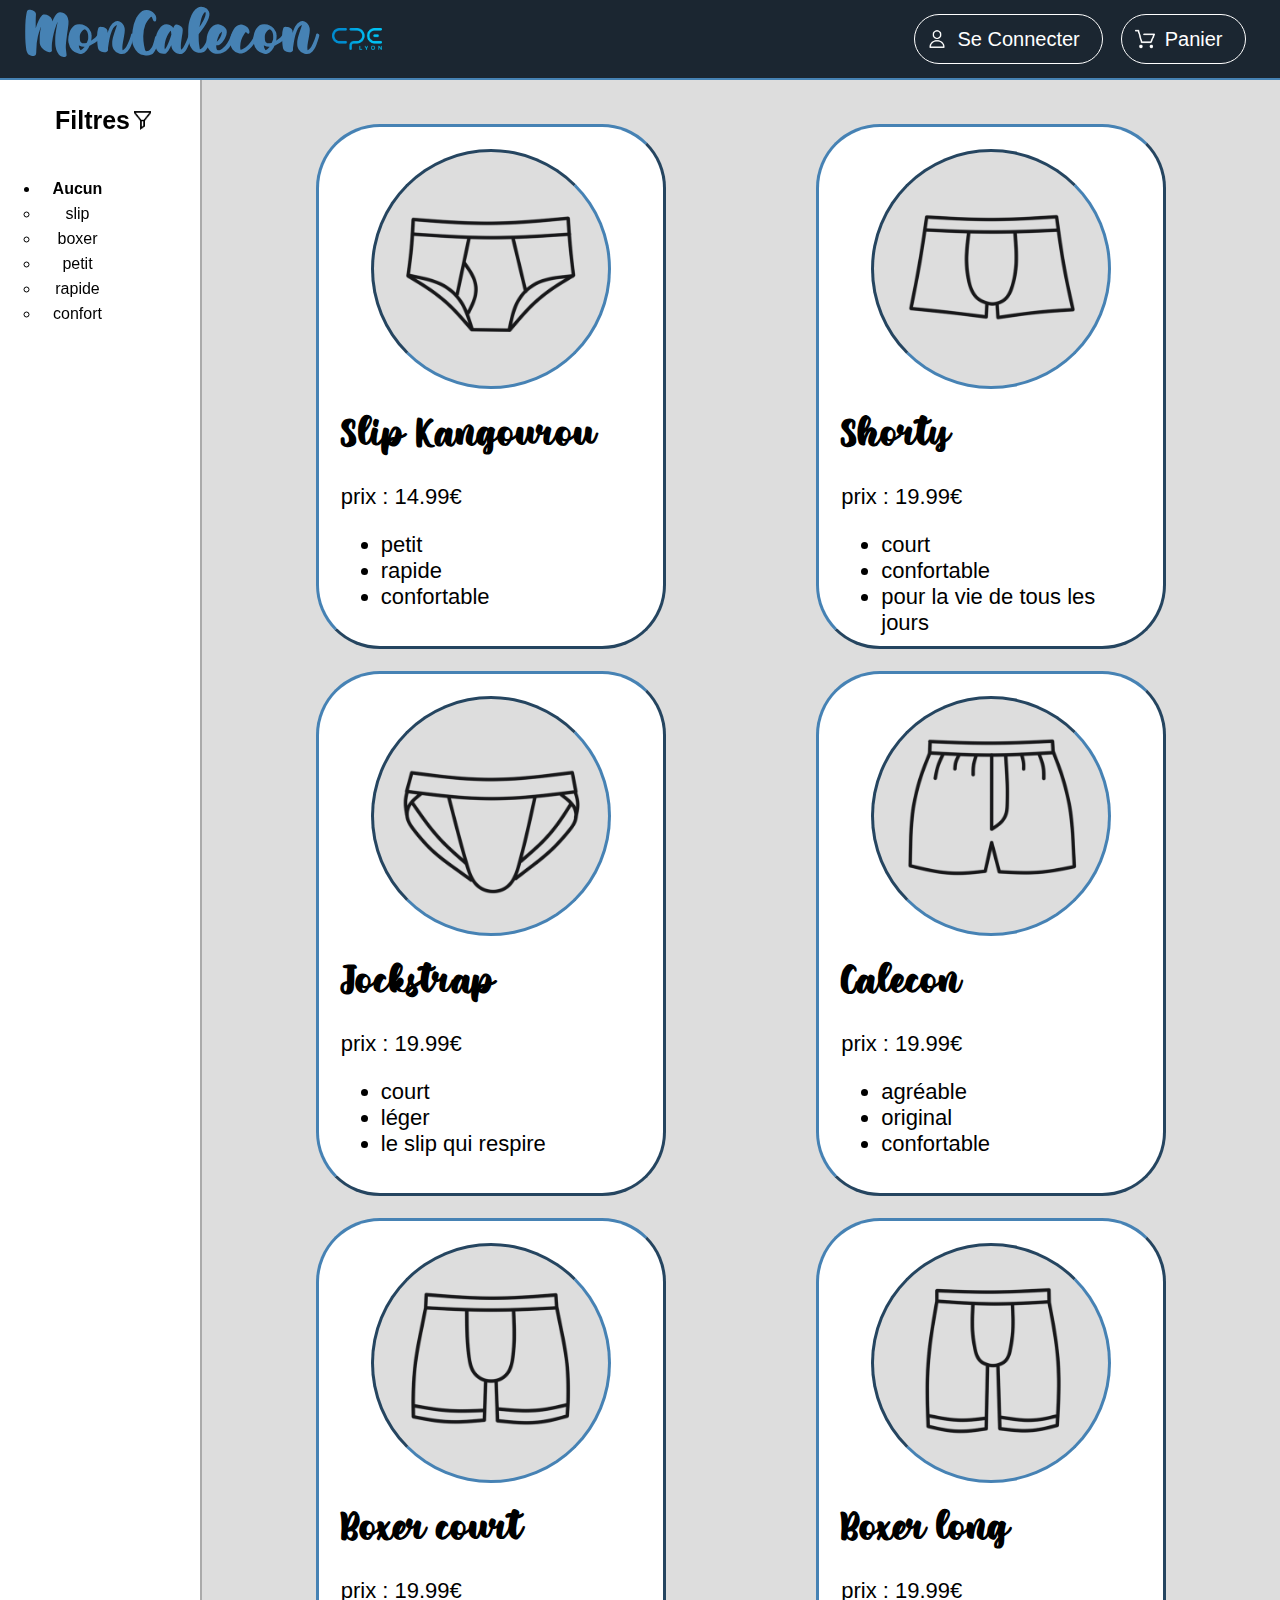
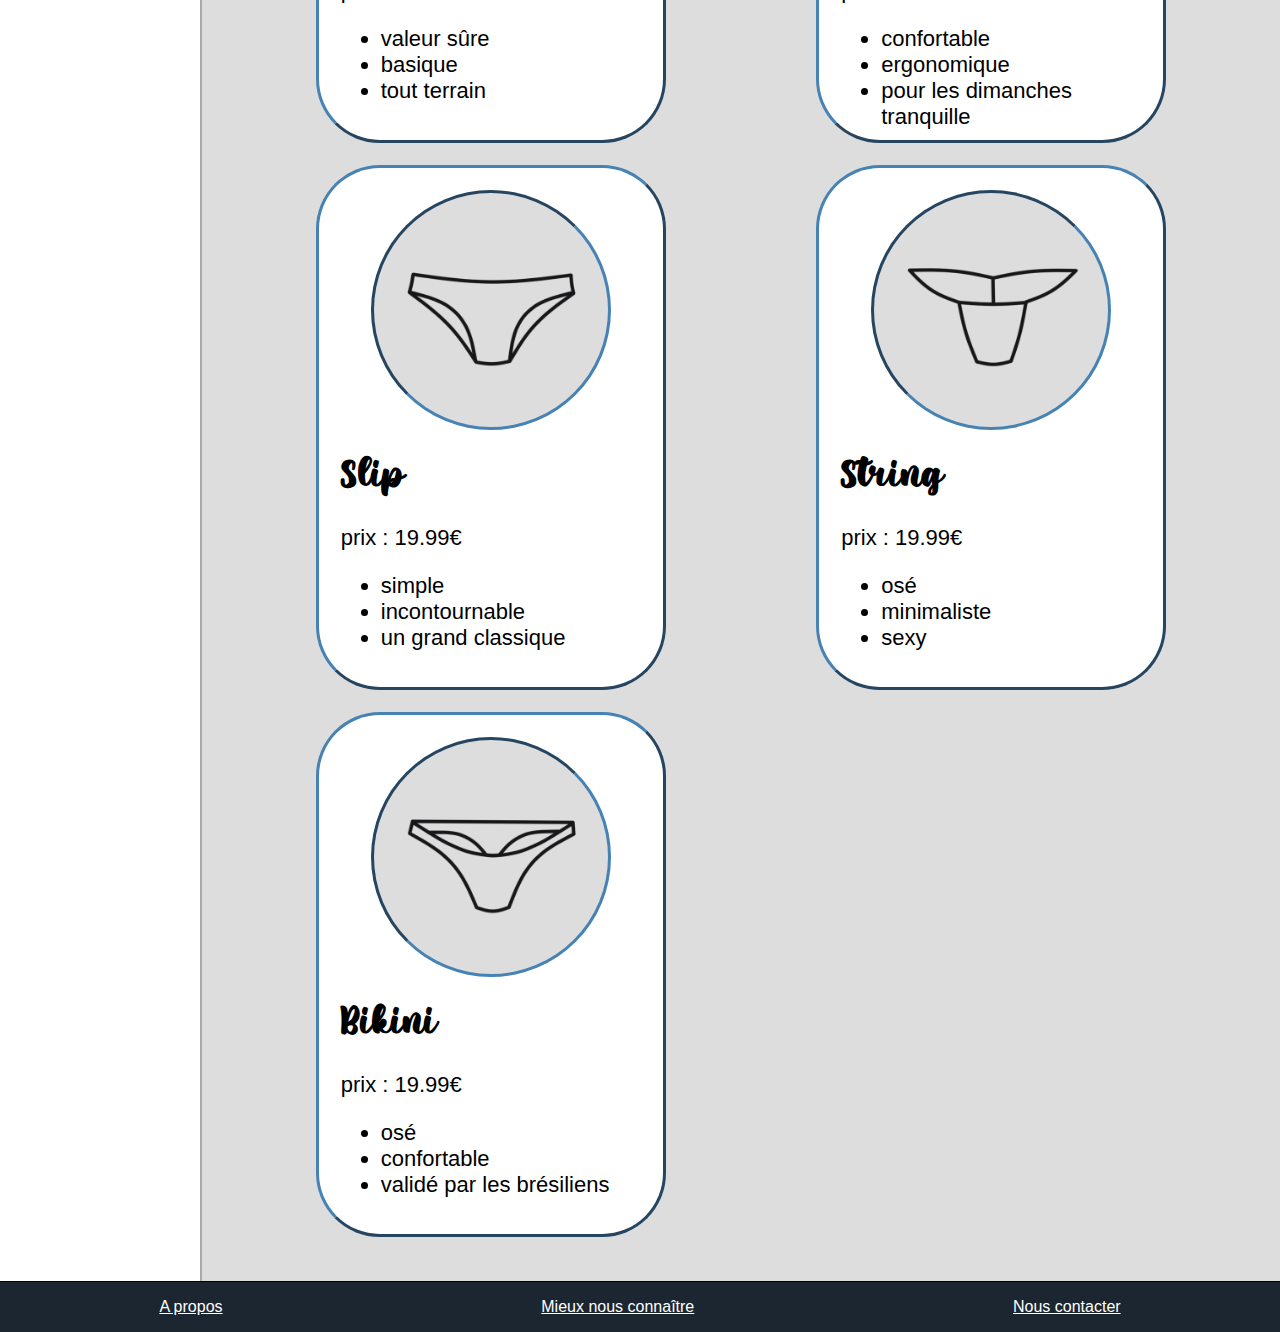
==== commit 6dea20f4: "Update index.html" ====
--- a/index.html
+++ b/index.html
@@ -7,7 +7,7 @@
         <link rel="icon" href="https://12dorian12.github.io/Projet_TLW/media/panier.png">
 
         <link rel="stylesheet" href="https://12dorian12.github.io/Projet_TLW/principale/header&footer.css">
-        <link rel="stylesheet" href="index.css">
+        <link rel="stylesheet" href="https://12dorian12.github.io/Projet_TLW/index.css">
     </head>
     <body onload="listSelect(-1)">
         <header>
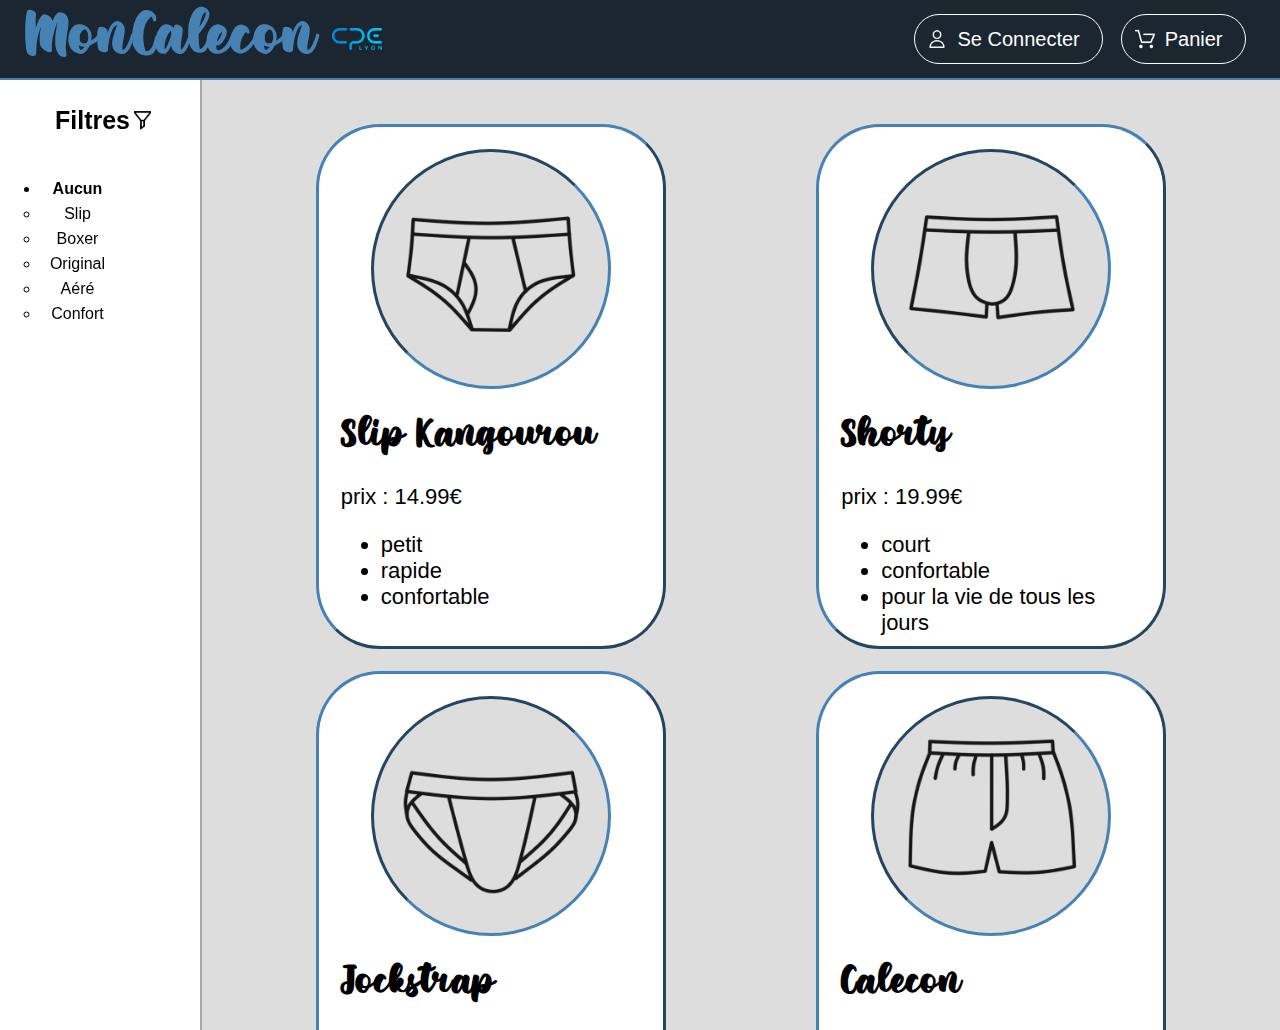
==== commit b5dfc49e: "08/11/2021" ====
--- a/index.html
+++ b/index.html
@@ -4,10 +4,10 @@
         <title>Mon Caleçon en ligne</title>
         <meta charset="UTF-8">
         <meta name="viewport" content="width=device-width, initial-scale=1.0, user-scalable=no">
-        <link rel="icon" href="https://12dorian12.github.io/Projet_TLW/media/panier.png">
+        <link rel="icon" href="media/panier.png">
 
-        <link rel="stylesheet" href="https://12dorian12.github.io/Projet_TLW/principale/header&footer.css">
-        <link rel="stylesheet" href="https://12dorian12.github.io/Projet_TLW/index.css">
+        <link rel="stylesheet" href="principale/header&footer.css">
+        <link rel="stylesheet" href="index.css">
     </head>
     <body onload="listSelect(-1)">
         <header>
@@ -17,15 +17,15 @@
             <nav id="filterListe">
                 <div id="filtretitle">
                     <span>Filtres</span>
-                    <img src="https://12dorian12.github.io/Projet_TLW/media/Filter_icon.png" alt="">
+                    <img src="media/Filter_icon.png" alt="">
                 </div>
                 <ul id="filterUl">
                     <li onclick="listSelect(0)" class="listeLi">Aucun</li>
-                    <li onclick="listSelect(1)" class="listeLi">slip</li>
-                    <li onclick="listSelect(2)" class="listeLi">boxer</li>
-                    <li onclick="listSelect(3)" class="listeLi">petit</li>
-                    <li onclick="listSelect(4)" class="listeLi">rapide</li>
-                    <li onclick="listSelect(5)" class="listeLi">confort</li>
+                    <li onclick="listSelect(1)" class="listeLi">Slip</li>
+                    <li onclick="listSelect(2)" class="listeLi">Boxer</li>
+                    <li onclick="listSelect(3)" class="listeLi">Original</li>
+                    <li onclick="listSelect(4)" class="listeLi">Aéré</li>
+                    <li onclick="listSelect(5)" class="listeLi">Confort</li>
                 </ul>
                 <div id="openFilter" onclick="fonOpenFilter()"></div>
             </nav>
@@ -55,6 +55,6 @@
             <!-- le footer et ajouté ici grace a header&footer.js -->
         </footer>
     </body>
-    <script src="https://12dorian12.github.io/Projet_TLW/principale/header&footer.js"></script>
-    <script src="https://12dorian12.github.io/Projet_TLW/index.js"></script>
-</html>
+    <script src="principale/header&footer.js"></script>
+    <script src="index.js"></script>
+</html>--- a/principale/header&footer.css
+++ b/principale/header&footer.css
@@ -0,0 +1,129 @@
+@font-face {
+    font-family: "BM";
+    src: url("https://12dorian12.github.io/Projet_TLW/media/BerthaMelanie.ttf");
+}
+html{
+    scroll-behavior: smooth;
+}
+*{
+    box-sizing: border-box; /* definit les marge a padding a l'interrieur de la taille*/
+}
+/*################################## Header ########################################*/
+
+header{
+    width: 100%;
+    height: 80px;
+    border-bottom: 2px solid steelblue;
+    background-color: #1B2631;
+    display: flex;
+    font-size: 15px;
+}
+header > div{
+    height: 100%;
+    margin-right: auto;
+    display: flex;
+}
+header > div > h1 {
+    margin: auto;
+    height: 100%;
+    display: flex;
+}
+header > div > h1 > a{
+    color: steelblue;
+    font-family: "BM";
+    margin: auto 0.3em auto 0.5em;
+    text-decoration: none;
+}
+header > div > img{
+    margin: auto 0;
+    width: 2em;
+}
+@media only screen and (min-width: 601px) {
+    header{
+        height: 80px;
+        font-size: 25px;
+    }
+}
+
+/*################################## Nav ########################################*/
+
+
+header > nav{
+    margin-left: auto;
+    margin-right: 1em;
+    width: 30vw;
+    display: flex;
+    justify-content: space-around;
+}
+header > nav > a {
+    border: 1px solid white;
+    border-radius: 9999px;
+    text-decoration: none;
+    color: white;
+    transition: background-color 0.5s, filter 0.5s;
+    padding: 0.5em;
+    display: flex;
+    margin: auto;
+}
+header > nav > a > img{
+    width: 1.5em;
+    display: block;
+    margin: auto;
+}
+header > nav > a > span{
+    margin: auto 10px;
+    color: inherit;
+    display: none;
+    font-size: 20px;
+}
+header > nav > a:hover{
+    filter: invert(100%);
+    background-color: black;
+}
+@media only screen and (min-width: 601px) {
+    header > nav{
+        width: 200px;
+    }
+}
+@media only screen and (min-width: 768px) {
+    header > nav{
+        width: 350px;
+    }
+    header > nav > a > span{
+        display: block;
+
+    }
+    header > nav > a > img{
+        width: 20px;
+    }
+}
+/*################################## Footer ########################################*/
+
+footer{
+    width: 100%;
+    border-top: 1px solid black;
+    display: flex;
+    bottom: 0;
+    background-color: #1B2631;
+    height: 50px;
+}
+footer > a{
+    margin: 1em auto;
+    color: white;
+}
+
+
+#toTheTop{
+    z-index: 12;
+    position: fixed;
+    bottom: 53px;
+    right: 3px;
+    background-image: url("/media/upArrow.png");
+    background-size: cover;
+    background-position: center;
+    width: 60px;
+    height: 60px;
+    visibility: hidden;
+    margin: none;
+    padding: none;
+}
--- a/index.css
+++ b/index.css
@@ -0,0 +1,181 @@
+body{
+    margin: 0;
+    width: 100vw;
+    overflow-x: hidden;
+    font-family: Arial, Helvetica, sans-serif;
+    padding-bottom: 80px;
+}
+@media only screen and (min-width: 601px) {
+    body{
+        padding-bottom: 0;
+    }
+}
+*{
+    box-sizing: border-box; /* definit les marge a padding a l'interrieur de la taille*/
+}
+
+
+/*################################## main ########################################*/
+
+main{
+    width: 100vw;
+    min-height: 100vh;
+    margin: auto;
+    background-color: #ffffff;
+    position: relative;
+    display: flex;
+}
+
+/*################################## section ########################################*/
+
+section{
+    width: 100vw;
+    font-size: 5vw;
+    list-style-type: none;
+    padding: 2em 0;
+    display: grid;
+    grid: 1fr /1fr 80vw 1fr;
+    gap: 1em;
+    background-color: #dddddd;
+    user-select: none;
+}
+article{
+    grid-column: 2;
+    width: 100%;
+    height: 0px;
+    padding-bottom: 150%;
+    position: relative;
+}
+.absoluteBox{
+    position: absolute;
+    padding: 1em;
+    top: 0; bottom: 0; left: 0; right: 0;
+    background-color: #ffffff;
+    border-radius: 5vw;
+    border: outset steelblue 3px;
+}
+#imgDiv {
+    width: 80%;
+    background-color: #dddddd;
+    margin: auto;
+    border-radius: 9999px;
+    border: inset steelblue 3px;
+}
+.absoluteBox > div > img{
+    width: 100%;
+    display: block;
+    padding: 5%;
+    transition: filter 0.25s;
+}
+.absoluteBox:hover > div > img{
+    filter: invert(100%) drop-shadow(0 0 3px steelblue);
+}
+.absoluteBox > h2 > span{
+    font-family: "BM";
+}
+
+@media only screen and (min-width: 601px) {
+    #filterListe{
+        min-width: 150px;
+    }
+    section{
+        padding: 2em;
+        font-size: 22px;
+        grid: 1fr / repeat(auto-fill, 350px) ;
+        width: 100%;
+        column-gap: 0.5em;
+        row-gap: 1em;
+        justify-content: space-around;
+        border-left: solid #aaaaaa 2px;
+    }
+    article{
+        grid-area: auto;
+    }
+}
+@media only screen and (min-width: 768px) {
+    #filterListe{
+        min-width: 200px;
+    }
+
+}
+/*################################## filter liste ########################################*/
+
+#filterListe{
+    z-index: 10;
+    position: fixed;
+    bottom: 0;
+    width: 100%;
+    height: 80px;
+    background-color: #ffffff;
+    border-top: solid #aaaaaa 2px;
+    padding-left: 1em;
+    transition: height 0.5s;
+}
+#filtretitle{
+    height: 80px;
+    width: 95px;
+    margin-right: auto;
+    display: flex;
+}
+#filterListe > div > span{
+    margin: auto;
+    text-align: center;
+    font-weight: bold;
+    font-size: 25px;
+}
+#filterListe > div > img{
+    height: 25px;
+    margin: auto;
+}
+#filterUl{
+    line-height: 25px;
+    list-style-type: circle;
+    user-select: none;
+}
+#filterUl > li{
+    width: 75px;
+    border-radius: 9999px;
+    text-align: center;
+}
+#filterUl > li:hover{
+    background-color: #dddddd;
+}
+
+#openFilter{
+    position: fixed;
+    bottom: 10px;
+    background-image: url("media/litUpArrow.png");
+    background-size: cover;
+    background-position: center;
+    width: 30px;
+    height: 30px;
+    padding: none;
+    transition: transform 0.5s;
+    /*centrer un element fixed est plus dificle*/
+    left: 50%;
+    margin-left: -15px;
+}
+
+@media only screen and (min-width: 601px) {
+    #filterListe{
+        position: sticky;
+        top: 0px;
+        width: 150px;
+        border-top: none;
+        padding: 0px;
+    }
+    #filtretitle{
+        margin: auto;
+        width: 90px;
+        display: flex;
+    }
+    #openFilter{
+        display: none;
+    }
+}
+@media only screen and (min-width: 768px) {
+    #filterListe{
+        width: 200px;
+    }
+
+}